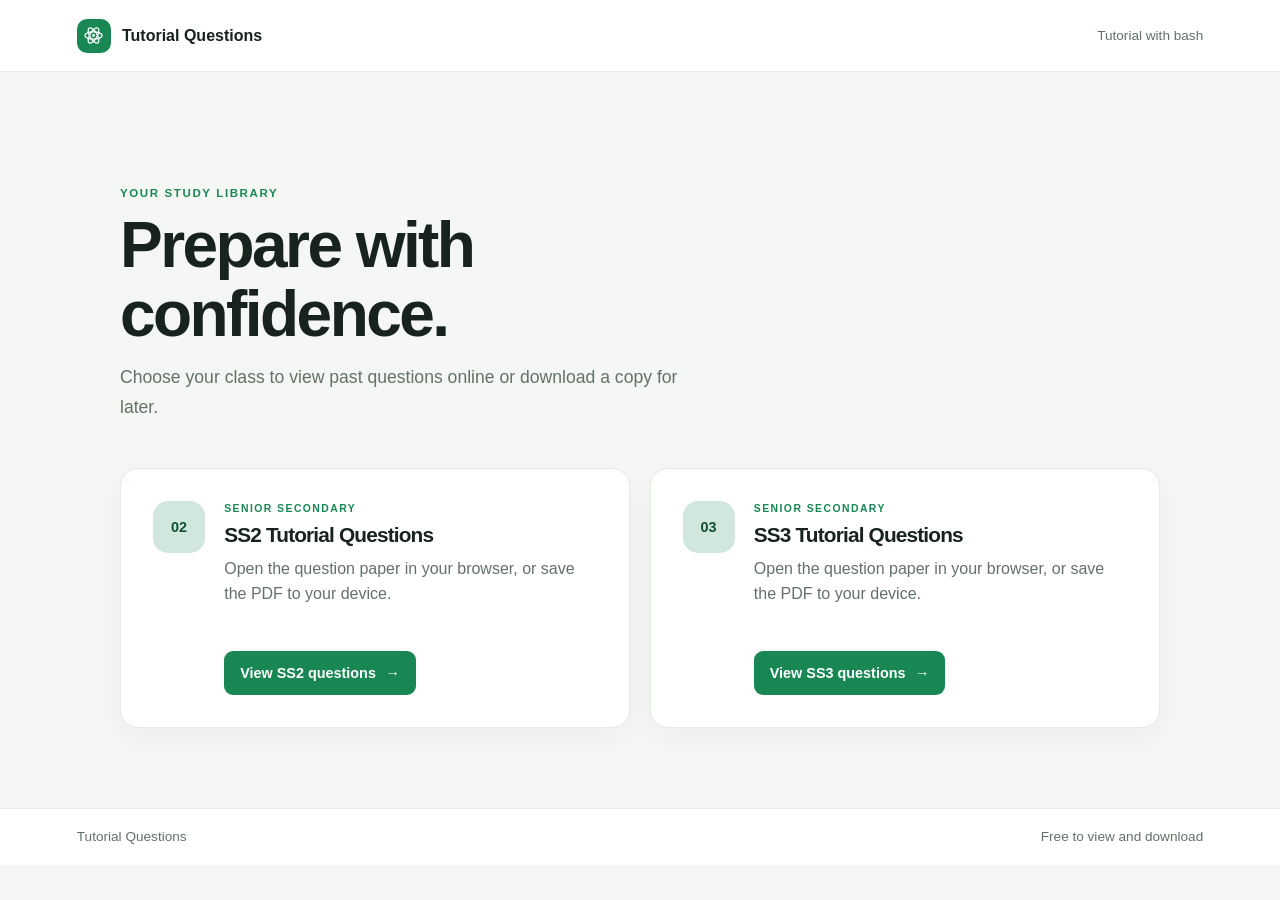
==== index.html @ fcfe0c64 "Add SS2 and SS3 tutorial question pages with PDF links" ====
<!doctype html>
<html lang="en">
  <head>
    <meta charset="UTF-8" />
    <meta name="viewport" content="width=device-width, initial-scale=1" />
    <meta
      name="description"
      content="View and download SS2 and SS3 past questions."
    />
    <meta name="theme-color" content="#f5f7f4" />
    <title>Tutorial Questions — SS2 &amp; SS3</title>
    <link rel="stylesheet" href="assets/site.css" />
  </head>
  <body>
    <header class="site-header">
      <a class="brand" href="./" aria-label="Tutorial Questions home">
        <span class="brand-mark" aria-hidden="true">
          <svg viewBox="0 0 24 24" focusable="false">
            <ellipse cx="12" cy="12" rx="9" ry="3.8"></ellipse>
            <ellipse
              cx="12"
              cy="12"
              rx="9"
              ry="3.8"
              transform="rotate(60 12 12)"
            ></ellipse>
            <ellipse
              cx="12"
              cy="12"
              rx="9"
              ry="3.8"
              transform="rotate(120 12 12)"
            ></ellipse>
            <circle class="atom-core" cx="12" cy="12" r="1.5"></circle>
          </svg>
        </span>
        <span>Tutorial Questions</span>
      </a>
      <span class="header-note">Tutorial with bash</span>
    </header>

    <main class="home-main">
      <section class="intro">
        <p class="eyebrow">YOUR STUDY LIBRARY</p>
        <h1>Prepare with confidence.</h1>
        <p class="intro-copy">
          Choose your class to view past questions online or download a copy for
          later.
        </p>
      </section>

      <section class="class-grid" aria-label="Available question papers">
        <article class="class-card">
          <div class="card-icon" aria-hidden="true">02</div>
          <div class="card-content">
            <p class="eyebrow">SENIOR SECONDARY</p>
            <h2>SS2 Tutorial Questions</h2>
            <p>
              Open the question paper in your browser, or save the PDF to your
              device.
            </p>
            <a class="button" href="ss2/"
              >View SS2 questions <span aria-hidden="true">→</span></a
            >
          </div>
        </article>
        <article class="class-card">
          <div class="card-icon" aria-hidden="true">03</div>
          <div class="card-content">
            <p class="eyebrow">SENIOR SECONDARY</p>
            <h2>SS3 Tutorial Questions</h2>
            <p>
              Open the question paper in your browser, or save the PDF to your
              device.
            </p>
            <a class="button" href="ss3/"
              >View SS3 questions <span aria-hidden="true">→</span></a
            >
          </div>
        </article>
      </section>
    </main>

    <footer class="site-footer">
      <span>Tutorial Questions</span>
      <span>Free to view and download</span>
    </footer>
  </body>
</html>
---- assets/site.css ----
:root {
  color-scheme: light;
  --ink: #17231c;
  --muted: #647168;
  --green: #198754;
  --green-100: #d1e7dd;
  --green-200: #a3cfbb;
  --green-300: #75b798;
  --green-400: #479f76;
  --green-500: #198754;
  --green-600: #146c43;
  --green-700: #0f5132;
  --green-800: #0a3622;
  --green-900: #051b11;
  --green-dark: var(--green-700);
  --paper: #fff;
  --background: #f5f7f4;
  --line: #e4eae4;
}

* {
  box-sizing: border-box;
}

body {
  min-width: 320px;
  min-height: 100vh;
  margin: 0;
  color: var(--ink);
  background: var(--background);
  font-family: "Helvetica Neue", Helvetica, Arial, sans-serif;
}

a {
  color: inherit;
}

.site-header {
  display: flex;
  min-height: 72px;
  align-items: center;
  justify-content: space-between;
  padding: 0 clamp(1.25rem, 6vw, 5.5rem);
  border-bottom: 1px solid var(--line);
  background: var(--paper);
}

.brand {
  display: inline-flex;
  align-items: center;
  gap: 0.7rem;
  font-family: inherit;
  font-size: 1rem;
  font-weight: 800;
  text-decoration: none;
}

.brand-mark {
  display: grid;
  width: 34px;
  height: 34px;
  place-items: center;
  border-radius: 10px;
  color: #fff;
  background: var(--green);
}

.brand-mark svg {
  width: 23px;
  height: 23px;
  overflow: visible;
  fill: none;
  stroke: currentColor;
  stroke-linecap: round;
  stroke-width: 1.35;
}

.brand-mark .atom-core {
  fill: currentColor;
  stroke: none;
}

.header-note,
.site-footer {
  color: var(--muted);
  font-size: 0.85rem;
}

.home-main {
  width: min(100% - 2.5rem, 1040px);
  margin: 0 auto;
  padding: clamp(4rem, 9vw, 7.5rem) 0 5rem;
}

.intro {
  max-width: 650px;
  margin-bottom: 2.8rem;
}

.eyebrow {
  margin: 0 0 0.75rem;
  color: var(--green);
  font-size: 0.72rem;
  font-weight: 700;
  letter-spacing: 0.14em;
}

h1,
h2,
p {
  margin-top: 0;
}

h1,
h2 {
  font-family: inherit;
  letter-spacing: -0.04em;
}

h1 {
  margin-bottom: 0.85rem;
  font-size: clamp(2.4rem, 6vw, 4rem);
  line-height: 1.08;
}

.intro-copy {
  max-width: 560px;
  margin-bottom: 0;
  color: var(--muted);
  font-size: 1.1rem;
  line-height: 1.7;
}

.class-grid {
  display: grid;
  grid-template-columns: repeat(2, minmax(0, 1fr));
  gap: 1.2rem;
}

.class-card {
  display: flex;
  gap: 1.2rem;
  min-height: 260px;
  padding: clamp(1.25rem, 3vw, 2rem);
  border: 1px solid var(--line);
  border-radius: 18px;
  background: var(--paper);
  box-shadow: 0 10px 30px rgb(26 52 35 / 4%);
}

.card-icon {
  display: grid;
  flex: 0 0 52px;
  width: 52px;
  height: 52px;
  place-items: center;
  border-radius: 15px;
  color: var(--green-dark);
  background: var(--green-100);
  font-family: inherit;
  font-size: 0.9rem;
  font-weight: 800;
}

.card-content {
  display: flex;
  flex-direction: column;
  align-items: flex-start;
}
.card-content .eyebrow {
  margin: 0.15rem 0 0.55rem;
  font-size: 0.65rem;
}
.card-content h2 {
  margin-bottom: 0.55rem;
  font-size: 1.3rem;
}
.card-content > p:not(.eyebrow) {
  margin-bottom: 1.25rem;
  color: var(--muted);
  line-height: 1.6;
}

.button {
  display: inline-flex;
  min-height: 44px;
  align-items: center;
  gap: 0.6rem;
  margin-top: auto;
  padding: 0.65rem 1rem;
  border-radius: 9px;
  color: #fff;
  background: var(--green);
  font-size: 0.9rem;
  font-weight: 700;
  text-decoration: none;
  transition:
    background 0.15s ease,
    transform 0.15s ease;
}

.button:hover {
  transform: translateY(-1px);
  background: var(--green-dark);
}
.button:focus-visible,
.brand:focus-visible,
.text-link:focus-visible {
  outline: 3px solid var(--green-300);
  outline-offset: 3px;
}

.site-footer {
  display: flex;
  justify-content: space-between;
  padding: 1.3rem clamp(1.25rem, 6vw, 5.5rem);
  border-top: 1px solid var(--line);
  background: var(--paper);
}

.viewer-main {
  width: min(100% - 2rem, 1160px);
  margin: 0 auto;
  padding: 2rem 0 1.5rem;
}
.breadcrumbs {
  margin-bottom: 1rem;
  color: var(--muted);
  font-size: 0.9rem;
}
.breadcrumbs a {
  text-decoration: none;
}
.breadcrumbs a:hover,
.text-link:hover {
  color: var(--green-dark);
  text-decoration: underline;
}

.viewer-heading {
  display: flex;
  align-items: center;
  justify-content: space-between;
  gap: 1rem;
  margin-bottom: 1.2rem;
}

.viewer-heading .eyebrow {
  margin-bottom: 0.4rem;
}
.viewer-heading h1 {
  margin-bottom: 0;
  font-size: clamp(1.7rem, 4vw, 2.4rem);
}
.viewer-actions {
  display: flex;
  flex-wrap: wrap;
  align-items: center;
  gap: 0.8rem;
}
.text-link {
  color: var(--green-dark);
  font-size: 0.9rem;
  font-weight: 600;
  text-decoration: none;
}
.pdf-frame {
  display: block;
  width: 100%;
  height: min(74vh, 900px);
  min-height: 440px;
  border: 1px solid var(--line);
  border-radius: 12px;
  background: #e9ece9;
}
.viewer-help {
  margin: 0.85rem 0 0;
  color: var(--muted);
  font-size: 0.85rem;
  text-align: center;
}

@media (max-width: 680px) {
  .header-note {
    display: none;
  }
  .home-main {
    padding-top: 3.5rem;
  }
  .class-grid {
    grid-template-columns: 1fr;
  }
  .class-card {
    min-height: 0;
  }
  .site-footer {
    gap: 0.75rem;
    flex-wrap: wrap;
  }
  .viewer-heading {
    align-items: flex-start;
    flex-direction: column;
  }
  .viewer-actions {
    width: 100%;
  }
  .pdf-frame {
    height: 68vh;
    min-height: 380px;
  }
}

@media (prefers-reduced-motion: reduce) {
  *,
  *::before,
  *::after {
    scroll-behavior: auto !important;
    transition-duration: 0.01ms !important;
  }
}
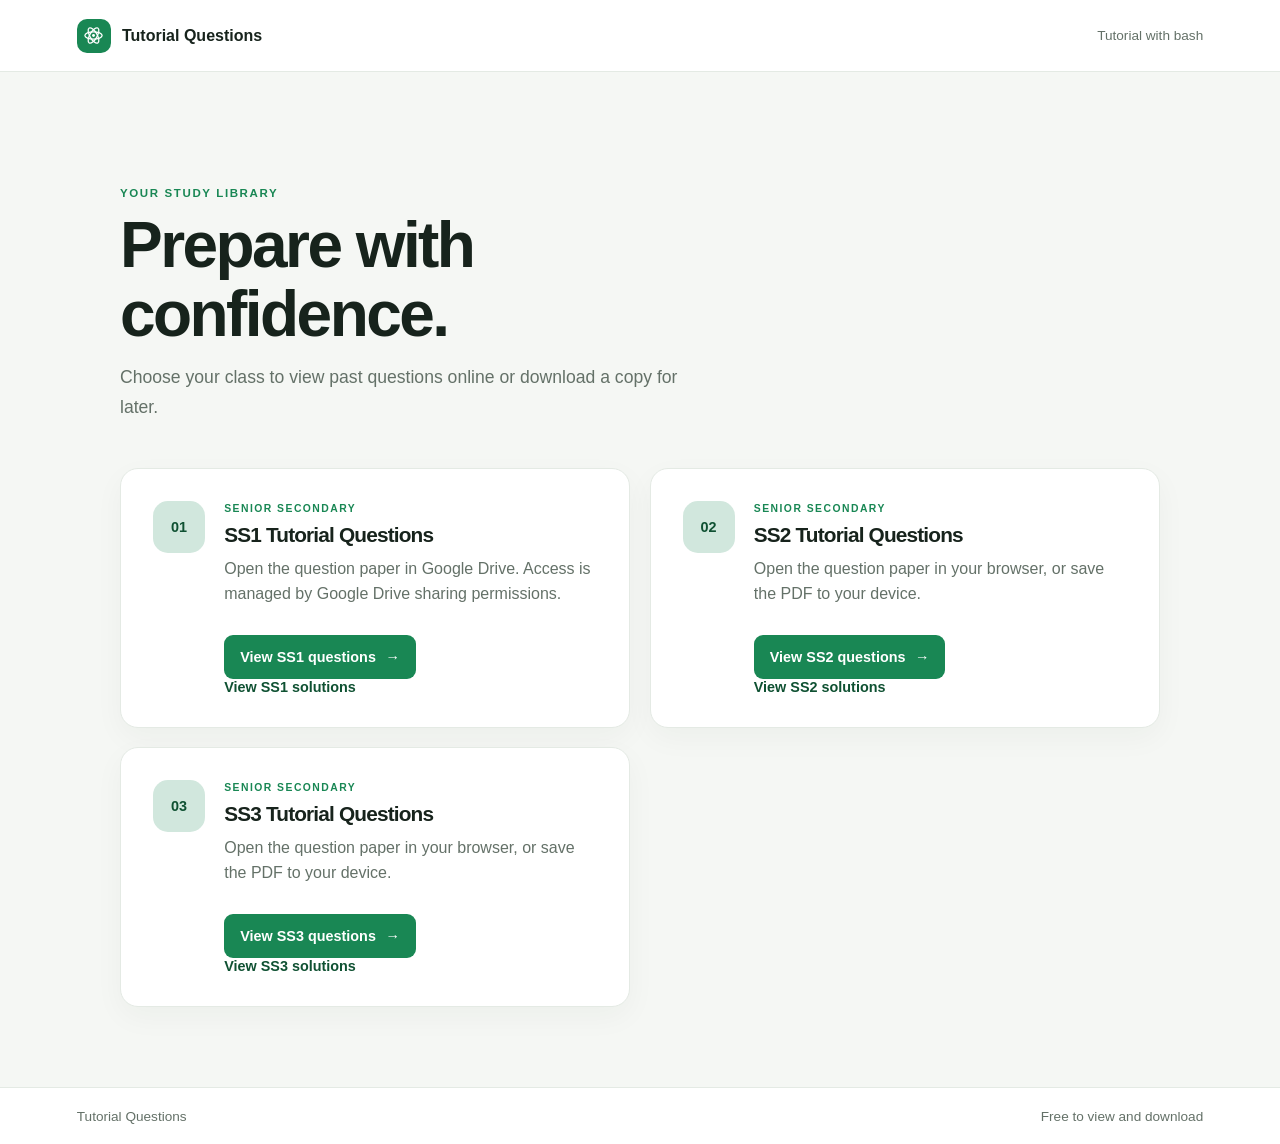
==== commit fc15c29b: "add ss1 questions and also the solutions for the  SS2 and SS3 tutorial questions" ====
--- a/index.html
+++ b/index.html
@@ -51,6 +51,21 @@
 
       <section class="class-grid" aria-label="Available question papers">
         <article class="class-card">
+          <div class="card-icon" aria-hidden="true">01</div>
+          <div class="card-content">
+            <p class="eyebrow">SENIOR SECONDARY</p>
+            <h2>SS1 Tutorial Questions</h2>
+            <p>
+              Open the question paper in Google Drive. Access is managed by
+              Google Drive sharing permissions.
+            </p>
+            <a class="button" href="ss1/"
+              >View SS1 questions <span aria-hidden="true">→</span></a
+            >
+            <a class="text-link" href="ss1/solution/">View SS1 solutions</a>
+          </div>
+        </article>
+        <article class="class-card">
           <div class="card-icon" aria-hidden="true">02</div>
           <div class="card-content">
             <p class="eyebrow">SENIOR SECONDARY</p>
@@ -62,6 +77,7 @@
             <a class="button" href="ss2/"
               >View SS2 questions <span aria-hidden="true">→</span></a
             >
+            <a class="text-link" href="ss2/solution/">View SS2 solutions</a>
           </div>
         </article>
         <article class="class-card">
@@ -76,6 +92,7 @@
             <a class="button" href="ss3/"
               >View SS3 questions <span aria-hidden="true">→</span></a
             >
+            <a class="text-link" href="ss3/solutions/">View SS3 solutions</a>
           </div>
         </article>
       </section>
